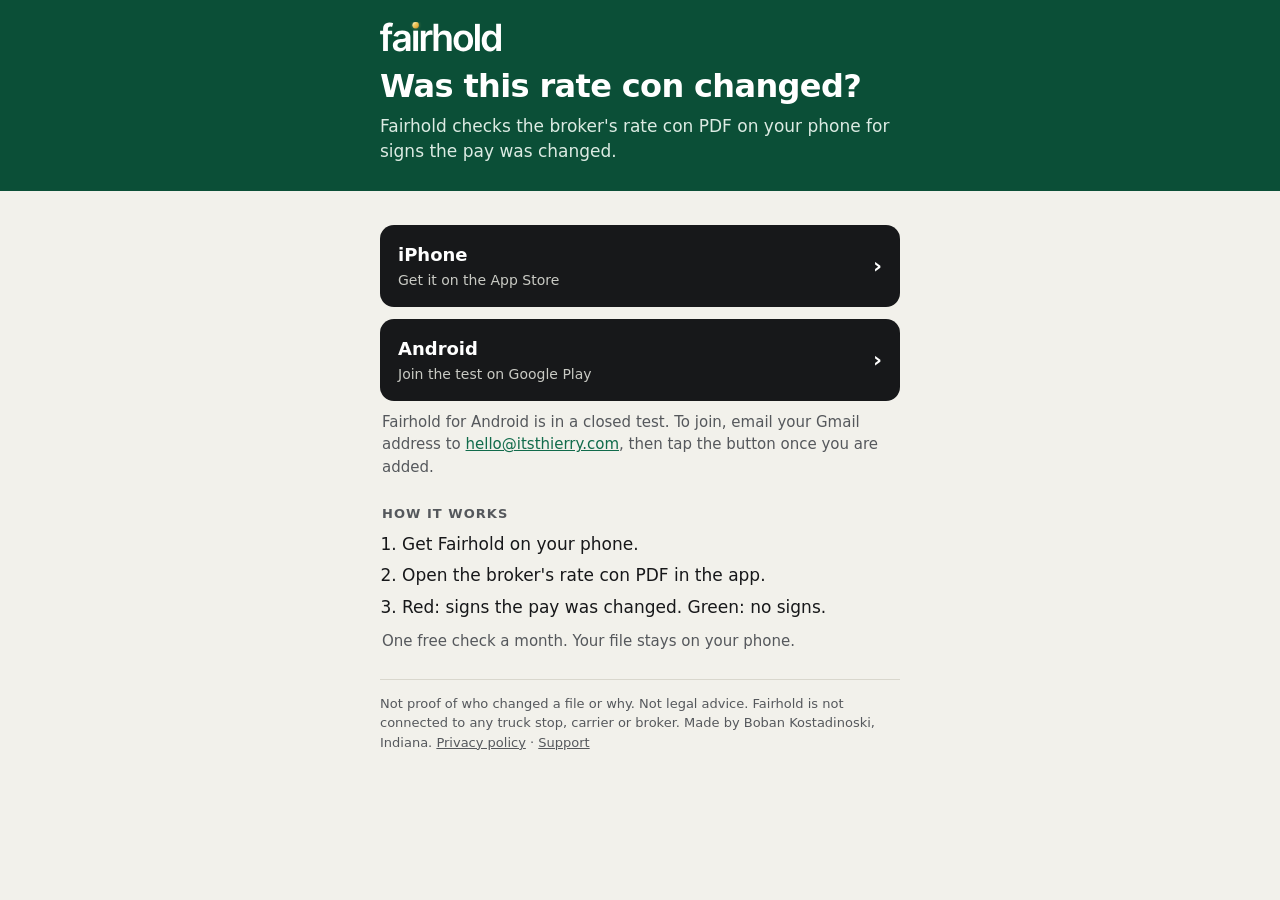
==== get.html @ 91d2b09d "Fairhold scan page: the page printed QR codes open Co-Authored-By: Claude Opus 5.5 <noreply@anthropi" ====
<!doctype html>
<html lang="en">
<head>
<meta charset="utf-8">
<meta name="viewport" content="width=device-width, initial-scale=1, viewport-fit=cover">
<title>Get Fairhold</title>
<meta name="description" content="Fairhold checks a broker's rate con PDF on your phone for signs the pay was changed. Get it for iPhone or Android.">
<meta name="robots" content="noindex">
<meta name="theme-color" content="#0B4F37">
<link rel="icon" href="icon-192.png">
<!--
  The page every printed Fairhold QR opens (Kobe, Nov 4 2026). It works out which phone scanned it.
  - A store link marked data-live="1" is LIVE: after a short "Opening..." with a Cancel button, the page opens that
    phone's store. Coming Back shows the page (its address becomes ?pick=1 before it leaves), never with ?pick=1,
    never after Cancel.
  - Before launch the links are the test links (TestFlight, Play testing) and the page only shows them.
  - ?s=<piece> names the printed piece. It is added to the Google Play link as an install referrer, and to the App Store
    link as a campaign once data-apple-pt holds the provider token from App Store Connect. No cookies, no analytics.
  Switch test/live ONLY with tools/set_mode.py: it changes the link, the flag, the button words and the note together.
-->
<style>
:root { --green: #0B4F37; --green2: #116B4B; --paper: #F2F1EB; --ink: #17181A; --muted: #55585C; --line: #D9D7CD; }
* { box-sizing: border-box; }
html, body { margin: 0; background: var(--paper); color: var(--ink); }
body { font: 17px/1.5 system-ui, -apple-system, "Segoe UI", Roboto, Arial, sans-serif; -webkit-text-size-adjust: 100%; }
[hidden] { display: none !important; }
.top { background: var(--green); color: #fff; padding: calc(22px + env(safe-area-inset-top, 0px)) max(20px, env(safe-area-inset-right, 0px)) 26px max(20px, env(safe-area-inset-left, 0px)); }
.wrap { max-width: 520px; margin: 0 auto; }
.word { display: block; height: 30px; width: auto; }
h1 { font-size: 32px; line-height: 1.05; letter-spacing: -0.02em; margin: 18px 0 10px; }
.top p { margin: 0; color: #DCEBE3; }
main { padding: 22px max(20px, env(safe-area-inset-right, 0px)) 28px max(20px, env(safe-area-inset-left, 0px)); }
.btn { display: flex; align-items: center; justify-content: space-between; gap: 12px; text-decoration: none; color: #fff; background: var(--ink);
  border-radius: 14px; padding: 16px 18px; font-weight: 700; font-size: 18px; margin-top: 12px; min-height: 60px; }
.btn small { display: block; font-weight: 500; font-size: 14px; color: #C9CAC4; margin-top: 2px; }
.btn .arrow { font-size: 22px; line-height: 1; }
.btn:focus-visible, .going button:focus-visible { outline: 3px solid var(--green2); outline-offset: 3px; }
.btn.other { background: #fff; color: var(--ink); border: 1.5px solid var(--line); }
.btn.other small { color: var(--muted); }
.note { font-size: 15px; color: var(--muted); margin: 10px 2px 0; }
.note a { color: var(--green2); }
.going { display: flex; align-items: center; justify-content: space-between; gap: 12px; background: #fff; border: 1.5px solid var(--green2);
  border-radius: 12px; padding: 12px 14px; font-weight: 600; }
.going button { font: inherit; font-weight: 700; color: var(--green2); background: none; border: 0; padding: 8px 4px; cursor: pointer; }
.lab { font-size: 13px; font-weight: 700; letter-spacing: 0.08em; color: var(--muted); margin: 26px 2px 0; text-transform: uppercase; }
.how { margin: 8px 0 0; padding-left: 22px; }
.how li { margin: 6px 0; }
.fine { font-size: 13px; color: var(--muted); margin-top: 26px; border-top: 1px solid var(--line); padding-top: 14px; }
.fine a { color: var(--muted); }
</style>
</head>
<body>
<div class="top"><div class="wrap">
  <img class="word" src="wordmark-white.svg" alt="fairhold" width="122" height="30">
  <h1>Was this rate con changed?</h1>
  <p>Fairhold checks the broker's rate con PDF on your phone for signs the pay was changed.</p>
</div></div>
<main><div class="wrap">
  <div class="going" id="going" role="status" hidden><span id="going-text">Opening the store…</span><button type="button" id="cancel">Cancel</button></div>
  <div id="links">
    <a class="btn" id="ios" href="https://apps.apple.com/app/apple-store/id6829541304" data-live="1"
       data-store="https://apps.apple.com/app/apple-store/id6829541304" data-apple-pt="">
      <span>iPhone<small id="ios-sub">Get it on the App Store</small></span><span class="arrow" aria-hidden="true">›</span></a>
    <p class="note" id="ios-note" hidden>Fairhold for iPhone is in testing. The link opens Apple's TestFlight app, which installs the test version.</p>
    <a class="btn" id="android" href="https://play.google.com/apps/testing/com.lpj.holdback" data-live="0"
       data-store="https://play.google.com/store/apps/details?id=com.lpj.holdback">
      <span>Android<small id="android-sub">Join the test on Google Play</small></span><span class="arrow" aria-hidden="true">›</span></a>
    <p class="note" id="android-note">Fairhold for Android is in a closed test. To join, email your Gmail address to
      <a href="mailto:hello@itsthierry.com">hello@itsthierry.com</a>, then tap the button once you are added.</p>
  </div>
  <p class="lab">How it works</p>
  <ol class="how">
    <li>Get Fairhold on your phone.</li>
    <li>Open the broker's rate con PDF in the app.</li>
    <li>Red: signs the pay was changed. Green: no signs.</li>
  </ol>
  <p class="note">One free check a month. Your file stays on your phone.</p>
  <p class="fine">Not proof of who changed a file or why. Not legal advice. Fairhold is not connected to any truck stop, carrier or broker.
    Made by Boban Kostadinoski, Indiana. <a href="https://itsthierry.github.io/holdback-site/privacy">Privacy policy</a> · <a href="./">Support</a></p>
</div></main>
<script>
(function () {
  var q = new URLSearchParams(location.search);
  var s = ((q.get('s') || 'qr').toLowerCase().replace(/[^a-z0-9-]/g, '').slice(0, 24)) || 'qr';
  var pick = q.get('pick') === '1';
  var ua = navigator.userAgent || '';
  var ios = /iPhone|iPad|iPod/i.test(ua) || (navigator.platform === 'MacIntel' && navigator.maxTouchPoints > 1);
  var android = !ios && /Android/i.test(ua);
  var iosA = document.getElementById('ios'), andA = document.getElementById('android');
  function live(a) { return a.getAttribute('data-live') === '1'; }

  // Store links carry the piece name (the button words and notes are already right: set_mode.py writes them).
  if (live(iosA)) {
    var pt = iosA.getAttribute('data-apple-pt');
    if (pt) iosA.href = iosA.getAttribute('data-store') + '?pt=' + encodeURIComponent(pt) + '&ct=' + encodeURIComponent(s) + '&mt=8';
  }
  if (live(andA)) {
    andA.href = andA.getAttribute('data-store') + '&referrer=' +
      encodeURIComponent('utm_source=fairhold-print&utm_medium=qr&utm_campaign=' + s);
  }

  // This phone's link first; the other one stays below, lighter, for a friend's phone.
  var mine = ios ? iosA : (android ? andA : null);
  if (!mine) return;
  var other = mine === iosA ? andA : iosA;
  var links = document.getElementById('links');
  var mineNote = document.getElementById(mine.id + '-note'), otherNote = document.getElementById(other.id + '-note');
  links.insertBefore(mineNote, links.firstChild);
  links.insertBefore(mine, mineNote);
  other.classList.add('other');
  other.querySelector('small').textContent += ' (other phone)';
  links.appendChild(other); links.appendChild(otherNote);

  // Open the store after a moment the visitor can cancel. Never with ?pick=1. Before leaving, this page's own address
  // becomes ?pick=1 (history.replaceState, nothing stored), so Back shows the page; a new scan still opens the store.
  if (!live(mine) || pick) return;
  var bar = document.getElementById('going');
  document.getElementById('going-text').textContent = mine === iosA ? 'Opening the App Store…' : 'Opening Google Play…';
  bar.hidden = false;
  var timer = setTimeout(function () {
    try { var here = new URL(location.href); here.searchParams.set('pick', '1'); history.replaceState(null, '', here.toString()); } catch (e) { /* old browser: Back may open the store again */ }
    bar.hidden = true;
    location.href = mine.href;
  }, 1200);
  document.getElementById('cancel').addEventListener('click', function () { clearTimeout(timer); bar.hidden = true; });
})();
</script>
</body>
</html>
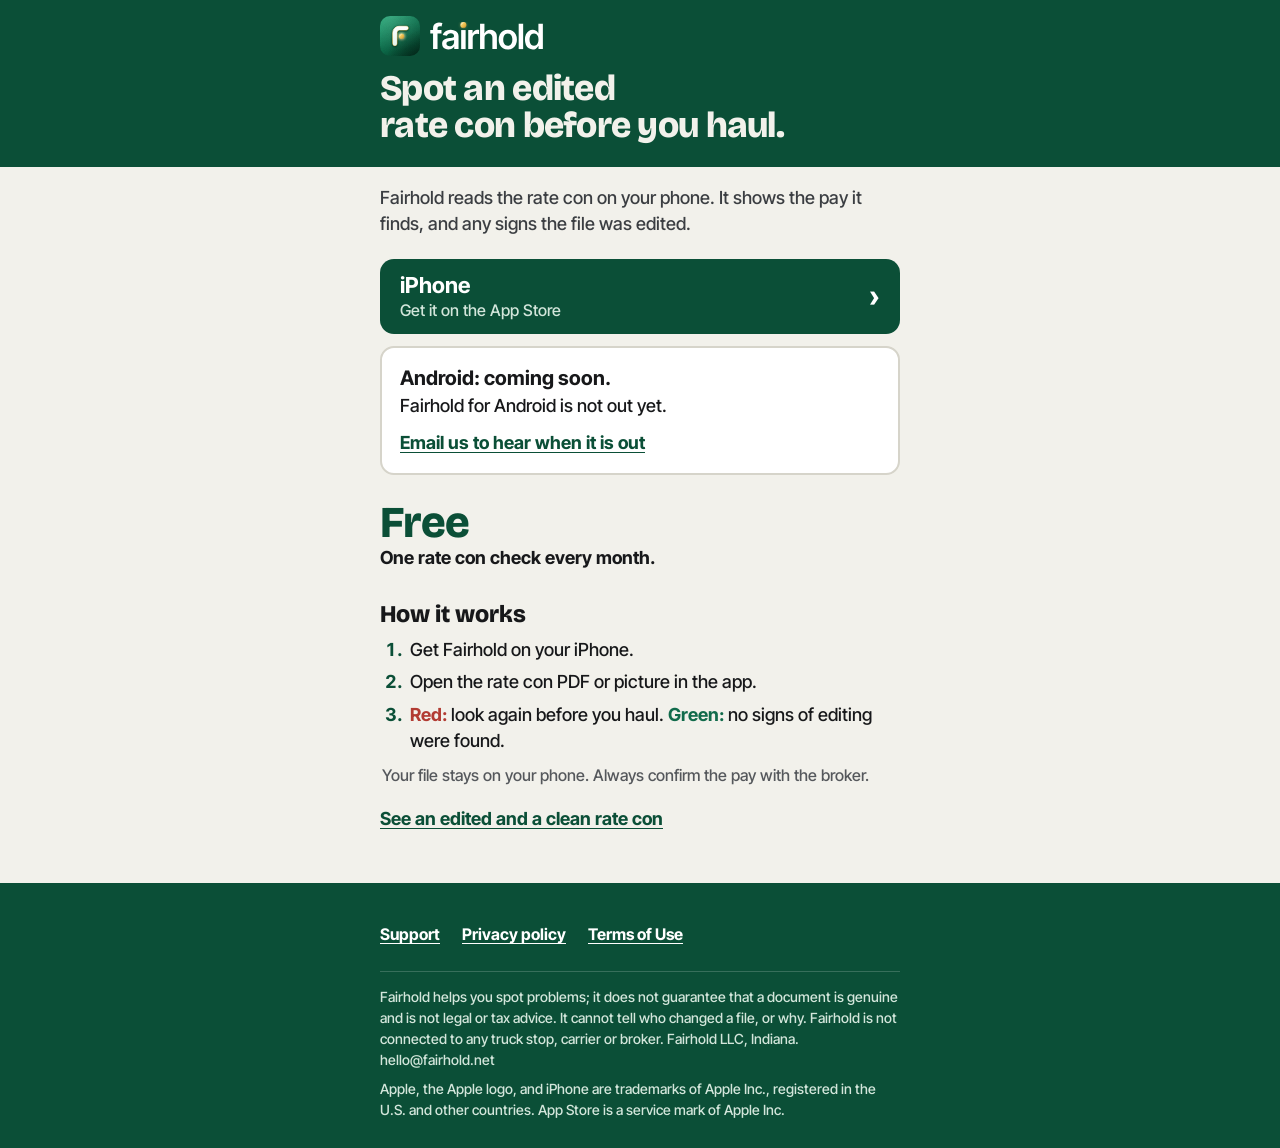
==== commit 53fe5ced: "Fairhold website: the new home page and scan page (design locked Nov 10, 2026) Home: install first, " ====
--- a/get.html
+++ b/get.html
@@ -4,58 +4,107 @@
 <meta charset="utf-8">
 <meta name="viewport" content="width=device-width, initial-scale=1, viewport-fit=cover">
 <title>Get Fairhold</title>
-<meta name="description" content="Fairhold checks a broker's rate con PDF on your phone for signs the pay was changed. Get it for iPhone or Android.">
+<meta name="description" content="Fairhold checks a rate con PDF or picture on your iPhone for signs the pay was edited. Free, with one rate con check every month.">
 <meta name="robots" content="noindex">
 <meta name="theme-color" content="#0B4F37">
-<link rel="icon" href="icon-192.png">
+<meta property="og:type" content="website">
+<meta property="og:site_name" content="Fairhold">
+<meta property="og:title" content="Get Fairhold: spot an edited rate con before you haul">
+<meta property="og:description" content="Fairhold checks a rate con PDF or picture on your iPhone: the pay it finds, and whether the file shows signs of editing. Free, with one rate con check a month.">
+<meta property="og:image" content="https://fairhold.net/assets/img/og-1200x630.png">
+<meta property="og:image:width" content="1200">
+<meta property="og:image:height" content="630">
+<meta property="og:image:alt" content="Fairhold: spot an edited rate con before you haul. Free, with one rate con check every month. An iPhone shows the app's result for a sample rate con: Edited: Total $3,000 to $2,500.">
+<meta name="twitter:card" content="summary_large_image">
+<link rel="icon" href="favicon.ico" sizes="16x16 32x32 48x48">
+<link rel="icon" type="image/svg+xml" href="assets/brand/icon.svg">
+<link rel="icon" type="image/png" sizes="32x32" href="favicon-32.png">
+<link rel="apple-touch-icon" href="apple-touch-icon.png">
 <!--
-  The page every printed Fairhold QR opens (Kobe, Nov 4 2026). It works out which phone scanned it.
+  The page every printed Fairhold QR opens. It works out which phone scanned it.
   - A store link marked data-live="1" is LIVE: after a short "Opening..." with a Cancel button, the page opens that
     phone's store. Coming Back shows the page (its address becomes ?pick=1 before it leaves), never with ?pick=1,
     never after Cancel.
-  - Before launch the links are the test links (TestFlight, Play testing) and the page only shows them.
+  - While a link is data-live="0" (Android today), its button stays hidden and its note shows instead: Android is coming
+    soon, with a mail link. No test link is shown.
   - ?s=<piece> names the printed piece. It is added to the Google Play link as an install referrer, and to the App Store
     link as a campaign once data-apple-pt holds the provider token from App Store Connect. No cookies, no analytics.
   Switch test/live ONLY with tools/set_mode.py: it changes the link, the flag, the button words and the note together.
 -->
 <style>
-:root { --green: #0B4F37; --green2: #116B4B; --paper: #F2F1EB; --ink: #17181A; --muted: #55585C; --line: #D9D7CD; }
+@font-face { font-family: "Bricolage Grotesque"; src: url("assets/fonts/bricolage-800.woff2") format("woff2"); font-weight: 800; font-display: swap; }
+@font-face { font-family: "Inter Tight"; src: url("assets/fonts/inter-tight-500.woff2") format("woff2"); font-weight: 500; font-display: swap; }
+@font-face { font-family: "Inter Tight"; src: url("assets/fonts/inter-tight-700.woff2") format("woff2"); font-weight: 700; font-display: swap; }
+/* metric-matched fallbacks (as on the home page): nothing moves when the web fonts arrive */
+@font-face { font-family: "Inter Tight Fallback"; src: local("Arial"), local("ArialMT"); font-weight: 500; size-adjust: 97.63%; ascent-override: 99.23%; descent-override: 24.71%; line-gap-override: 0%; }
+@font-face { font-family: "Inter Tight Fallback"; src: local("Arial Bold"), local("Arial-BoldMT"); font-weight: 700; size-adjust: 95.21%; ascent-override: 101.75%; descent-override: 25.33%; line-gap-override: 0%; }
+@font-face { font-family: "Bricolage Fallback"; src: local("Arial Bold"), local("Arial-BoldMT"); font-weight: 800; size-adjust: 98.40%; ascent-override: 94.51%; descent-override: 27.44%; line-gap-override: 0%; }
+@font-face { font-family: "Inter Tight Fallback"; src: local("Arial"), local("ArialMT"); font-weight: 500; unicode-range: U+0024, U+0030-0039; size-adjust: 108.92%; ascent-override: 88.94%; descent-override: 22.15%; line-gap-override: 0%; }
+@font-face { font-family: "Inter Tight Fallback"; src: local("Arial Bold"), local("Arial-BoldMT"); font-weight: 700; unicode-range: U+0024, U+0030-0039; size-adjust: 115.95%; ascent-override: 83.55%; descent-override: 20.80%; line-gap-override: 0%; }
+:root { --forest: #0B4F37; --green: #116B4B; --paper: #F2F1EB; --ink: #17181A; --ink2: #3B3E42; --muted: #55585C; --line: #D6D4CA;
+  --gold: #F2C95A; --on-green-2: #D3E6DB; }
 * { box-sizing: border-box; }
+html { -webkit-text-size-adjust: 100%; text-size-adjust: 100%; }
 html, body { margin: 0; background: var(--paper); color: var(--ink); }
-body { font: 17px/1.5 system-ui, -apple-system, "Segoe UI", Roboto, Arial, sans-serif; -webkit-text-size-adjust: 100%; }
+body { font: 500 18px/1.45 "Inter Tight", "Inter Tight Fallback", system-ui, -apple-system, "Segoe UI", Roboto, Arial, sans-serif; }
 [hidden] { display: none !important; }
-.top { background: var(--green); color: #fff; padding: calc(22px + env(safe-area-inset-top, 0px)) max(20px, env(safe-area-inset-right, 0px)) 26px max(20px, env(safe-area-inset-left, 0px)); }
+img { display: block; }
+h1, h2, p, ol { margin: 0; }
+a { color: inherit; }
+:focus-visible { outline: 3px solid var(--green); outline-offset: 3px; border-radius: 6px; }
 .wrap { max-width: 520px; margin: 0 auto; }
-.word { display: block; height: 30px; width: auto; }
-h1 { font-size: 32px; line-height: 1.05; letter-spacing: -0.02em; margin: 18px 0 10px; }
-.top p { margin: 0; color: #DCEBE3; }
-main { padding: 22px max(20px, env(safe-area-inset-right, 0px)) 28px max(20px, env(safe-area-inset-left, 0px)); }
-.btn { display: flex; align-items: center; justify-content: space-between; gap: 12px; text-decoration: none; color: #fff; background: var(--ink);
-  border-radius: 14px; padding: 16px 18px; font-weight: 700; font-size: 18px; margin-top: 12px; min-height: 60px; }
-.btn small { display: block; font-weight: 500; font-size: 14px; color: #C9CAC4; margin-top: 2px; }
-.btn .arrow { font-size: 22px; line-height: 1; }
-.btn:focus-visible, .going button:focus-visible { outline: 3px solid var(--green2); outline-offset: 3px; }
-.btn.other { background: #fff; color: var(--ink); border: 1.5px solid var(--line); }
+.top { padding: calc(8px + env(safe-area-inset-top, 0px)) max(20px, env(safe-area-inset-right, 0px)) 0 max(20px, env(safe-area-inset-left, 0px)); }
+.brand { display: inline-flex; align-items: center; gap: 10px; min-height: 56px; text-decoration: none; }
+.brand img:first-child { width: 40px; height: 40px; border-radius: 10px; }
+main { padding: 0 max(20px, env(safe-area-inset-right, 0px)) 40px max(20px, env(safe-area-inset-left, 0px)); }
+h1 { font: 800 36px/1.04 "Bricolage Grotesque", "Bricolage Fallback", system-ui, sans-serif; letter-spacing: -0.02em; color: var(--forest); text-wrap: balance; }
+/* the masthead, as on the home page: the name and the headline on the brand's deep green, edge to edge */
+.top { background: var(--forest); }
+h1 { color: var(--paper); border-image: linear-gradient(var(--forest), var(--forest)) fill 0 / / 0 100vmax; padding: 6px 0 22px; }
+.brand:focus-visible { outline-color: var(--gold); }
+.keep { white-space: nowrap; }   /* "rate con" is one term: never "rate / con" */
+.lead { margin-top: 18px; font-size: 18px; color: var(--ink2); }
+#links { margin-top: 22px; }
+.btn { display: flex; align-items: center; justify-content: space-between; gap: 12px; text-decoration: none; color: #fff; background: var(--forest);
+  border-radius: 14px; padding: 14px 20px; font-weight: 700; font-size: 22px; line-height: 1.15; margin-top: 12px; min-height: 72px; }
+.btn small { display: block; font-weight: 500; font-size: 16px; color: var(--on-green-2); margin-top: 3px; }
+.btn .arrow { font-size: 30px; line-height: 1; }
+.btn.other { background: #fff; color: var(--ink); border: 2px solid var(--line); min-height: 64px; font-size: 19px; }
 .btn.other small { color: var(--muted); }
-.note { font-size: 15px; color: var(--muted); margin: 10px 2px 0; }
-.note a { color: var(--green2); }
-.going { display: flex; align-items: center; justify-content: space-between; gap: 12px; background: #fff; border: 1.5px solid var(--green2);
-  border-radius: 12px; padding: 12px 14px; font-weight: 600; }
-.going button { font: inherit; font-weight: 700; color: var(--green2); background: none; border: 0; padding: 8px 4px; cursor: pointer; }
-.lab { font-size: 13px; font-weight: 700; letter-spacing: 0.08em; color: var(--muted); margin: 26px 2px 0; text-transform: uppercase; }
-.how { margin: 8px 0 0; padding-left: 22px; }
-.how li { margin: 6px 0; }
-.fine { font-size: 13px; color: var(--muted); margin-top: 26px; border-top: 1px solid var(--line); padding-top: 14px; }
-.fine a { color: var(--muted); }
+#android[data-live="0"] { display: none; }   /* not on Google Play yet: the note below shows instead */
+.note { font-size: 16px; color: var(--muted); margin: 10px 2px 0; }
+#android-note { margin: 12px 0 0; padding: 16px 18px 6px; border: 2px solid var(--line); border-radius: 14px; background: #fff; color: var(--ink); font-size: 18px; }
+#android-note b { display: block; font-size: 20px; }
+#android-note a { display: inline-flex; align-items: center; min-height: 48px; color: var(--forest); font-weight: 700; text-underline-offset: 3px; }
+.going { display: flex; align-items: center; justify-content: space-between; gap: 12px; background: #fff; border: 2px solid var(--green);
+  border-radius: 14px; padding: 8px 8px 8px 16px; font-weight: 700; margin-top: 22px; }
+.going button { font: inherit; font-weight: 700; color: var(--forest); background: none; border: 0; min-height: 48px; padding: 0 14px; cursor: pointer; border-radius: 10px; }
+.free { display: flex; flex-wrap: wrap; align-items: baseline; column-gap: 12px; margin-top: 26px; }
+.free b { font: 800 44px/1 "Bricolage Grotesque", "Bricolage Fallback", system-ui, sans-serif; letter-spacing: -0.02em; color: var(--forest); }
+.free span:last-child { font-weight: 700; flex-basis: 100%; }   /* always under Free, as on the home page */
+h2 { margin-top: 30px; font: 800 24px/1.1 "Bricolage Grotesque", "Bricolage Fallback", system-ui, sans-serif; color: var(--ink); }
+.how { margin-top: 10px; padding-left: 26px; }
+.how li { margin: 6px 0; padding-left: 4px; }
+.how li, .note { text-wrap: pretty; }   /* no single word alone on a last line */
+.how li::marker { font-weight: 700; color: var(--forest); }
+.r { color: #B23B32; font-weight: 700; }
+.g { color: var(--green); font-weight: 700; }
+.home { display: inline-flex; align-items: center; min-height: 48px; margin-top: 8px; color: var(--forest); font-weight: 700; text-underline-offset: 3px; }
+.foot { background: var(--forest); color: var(--on-green-2); padding: 28px max(20px, env(safe-area-inset-right, 0px)) calc(28px + env(safe-area-inset-bottom, 0px)) max(20px, env(safe-area-inset-left, 0px)); }
+.foot-nav { display: flex; flex-wrap: wrap; column-gap: 22px; }
+.foot-nav a { display: inline-flex; align-items: center; min-height: 48px; color: #fff; font-weight: 700; font-size: 16px; text-underline-offset: 3px; }
+.foot-fine { margin-top: 12px; padding-top: 14px; border-top: 1px solid rgba(255, 255, 255, .18); font-size: 14px; line-height: 1.5; }
+.foot-fine p + p { margin-top: 8px; }
+.foot :focus-visible { outline-color: var(--gold); }
 </style>
 </head>
 <body>
-<div class="top"><div class="wrap">
-  <img class="word" src="wordmark-white.svg" alt="fairhold" width="122" height="30">
-  <h1>Was this rate con changed?</h1>
-  <p>Fairhold checks the broker's rate con PDF on your phone for signs the pay was changed.</p>
-</div></div>
+<header class="top"><div class="wrap">
+  <a class="brand" href="./"><img src="assets/brand/icon.svg" alt="" width="40" height="40"><img src="assets/brand/wordmark-white.svg" alt="Fairhold" width="114" height="28"></a>
+</div></header>
 <main><div class="wrap">
+  <h1>Spot an edited <span class="keep">rate con</span> before you haul.</h1>
+  <p class="lead">Fairhold reads the rate con on your phone. It shows the pay it finds, and any signs the file was edited.</p>
   <div class="going" id="going" role="status" hidden><span id="going-text">Opening the store…</span><button type="button" id="cancel">Cancel</button></div>
   <div id="links">
     <a class="btn" id="ios" href="https://apps.apple.com/app/apple-store/id6829541304" data-live="1"
@@ -65,19 +114,30 @@
     <a class="btn" id="android" href="https://play.google.com/apps/testing/com.lpj.holdback" data-live="0"
        data-store="https://play.google.com/store/apps/details?id=com.lpj.holdback">
       <span>Android<small id="android-sub">Join the test on Google Play</small></span><span class="arrow" aria-hidden="true">›</span></a>
-    <p class="note" id="android-note">Fairhold for Android is in a closed test. To join, email your Gmail address to
-      <a href="mailto:hello@itsthierry.com">hello@itsthierry.com</a>, then tap the button once you are added.</p>
+    <p class="note" id="android-note"><b>Android: coming soon.</b> Fairhold for Android is not out yet.
+      <a href="mailto:hello@fairhold.net?subject=Fairhold%20for%20Android">Email us to hear when it is out</a></p>
   </div>
-  <p class="lab">How it works</p>
+  <p class="free"><b>Free</b><span>One rate con check every month.</span></p>
+  <h2>How it works</h2>
   <ol class="how">
-    <li>Get Fairhold on your phone.</li>
-    <li>Open the broker's rate con PDF in the app.</li>
-    <li>Red: signs the pay was changed. Green: no signs.</li>
+    <li>Get Fairhold on your iPhone.</li>
+    <li>Open the rate con PDF or picture in the app.</li>
+    <li><span class="r">Red:</span> look again before you haul. <span class="g">Green:</span> no signs of editing were found.</li>
   </ol>
-  <p class="note">One free check a month. Your file stays on your phone.</p>
-  <p class="fine">Not proof of who changed a file or why. Not legal advice. Fairhold is not connected to any truck stop, carrier or broker.
-    Made by Boban Kostadinoski, Indiana. <a href="https://itsthierry.github.io/holdback-site/privacy">Privacy policy</a> · <a href="./">Support</a></p>
+  <p class="note">Your file stays on your phone. Always confirm the pay with the broker.</p>
+  <a class="home" href="./">See an edited and a clean rate con</a>
 </div></main>
+<footer class="foot"><div class="wrap">
+  <nav class="foot-nav" aria-label="Footer">
+    <a href="mailto:hello@fairhold.net?subject=Fairhold%20support">Support</a>
+    <a href="https://itsthierry.github.io/holdback-site/privacy">Privacy policy</a>
+    <a href="https://www.apple.com/legal/internet-services/itunes/dev/stdeula/">Terms of Use</a>
+  </nav>
+  <div class="foot-fine">
+    <p>Fairhold helps you spot problems; it does not guarantee that a document is genuine and is not legal or tax advice. It cannot tell who changed a file, or why. Fairhold is not connected to any truck stop, carrier or broker. Fairhold LLC, Indiana. hello@fairhold.net</p>
+    <p>Apple, the Apple logo, and iPhone are trademarks of Apple Inc., registered in the U.S. and other countries. App Store is a service mark of Apple Inc.</p>
+  </div>
+</div></footer>
 <script>
 (function () {
   var q = new URLSearchParams(location.search);
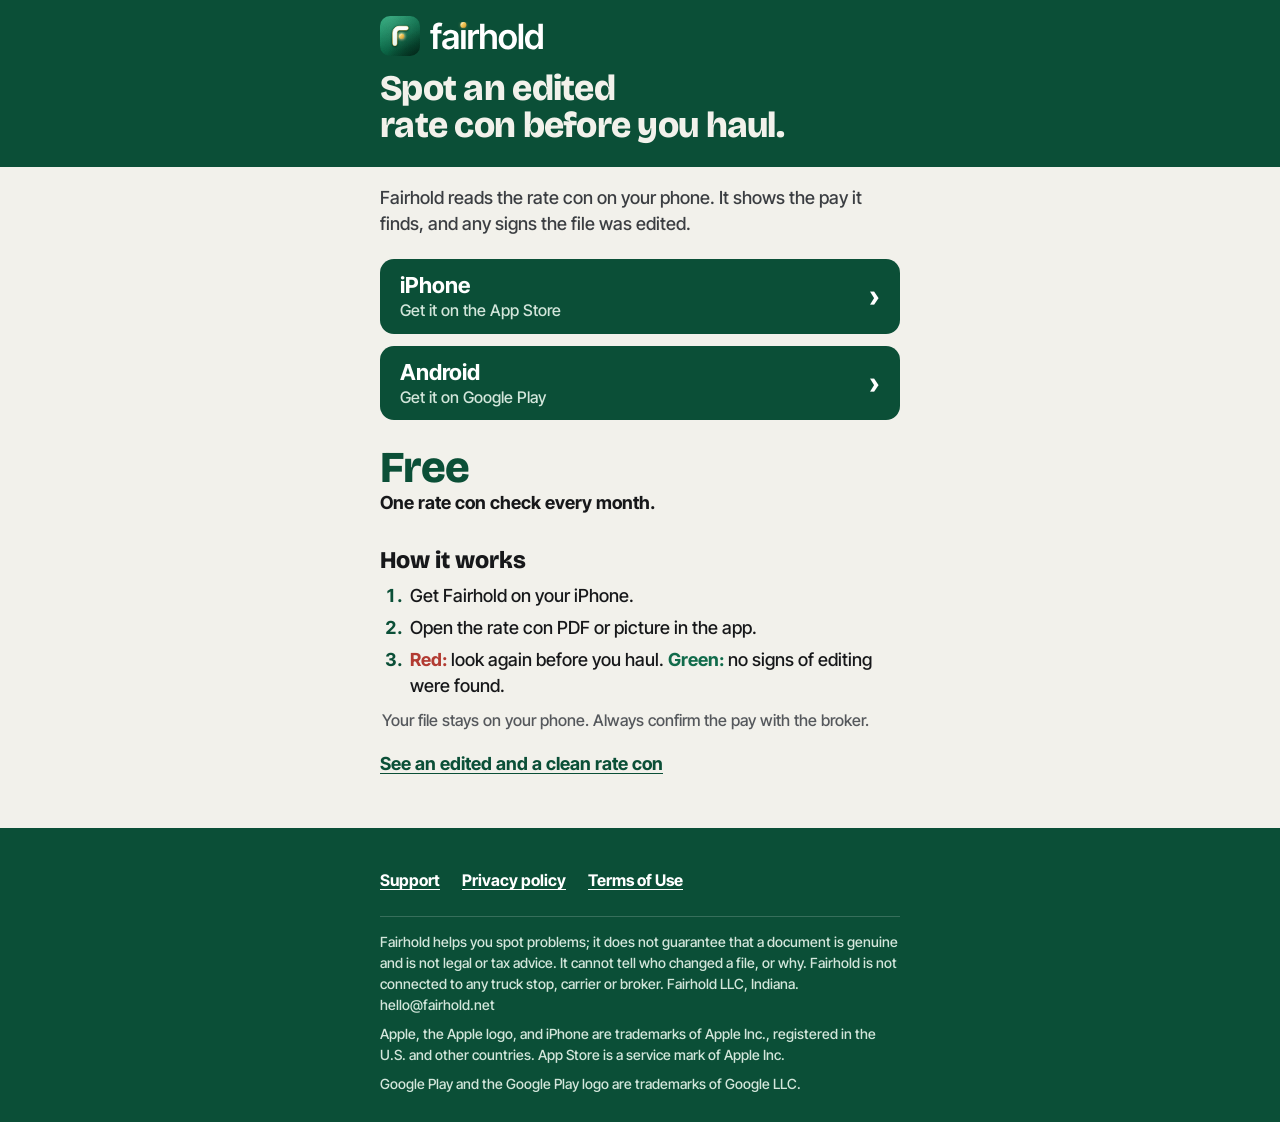
==== commit 4b818925: "Fairhold on Google Play: Google Play badge beside the App Store badge, scan page sends Android to Go" ====
--- a/get.html
+++ b/get.html
@@ -111,10 +111,10 @@
        data-store="https://apps.apple.com/app/apple-store/id6829541304" data-apple-pt="">
       <span>iPhone<small id="ios-sub">Get it on the App Store</small></span><span class="arrow" aria-hidden="true">›</span></a>
     <p class="note" id="ios-note" hidden>Fairhold for iPhone is in testing. The link opens Apple's TestFlight app, which installs the test version.</p>
-    <a class="btn" id="android" href="https://play.google.com/apps/testing/com.lpj.holdback" data-live="0"
+    <a class="btn" id="android" href="https://play.google.com/store/apps/details?id=com.lpj.holdback" data-live="1"
        data-store="https://play.google.com/store/apps/details?id=com.lpj.holdback">
-      <span>Android<small id="android-sub">Join the test on Google Play</small></span><span class="arrow" aria-hidden="true">›</span></a>
-    <p class="note" id="android-note"><b>Android: coming soon.</b> Fairhold for Android is not out yet.
+      <span>Android<small id="android-sub">Get it on Google Play</small></span><span class="arrow" aria-hidden="true">›</span></a>
+    <p class="note" id="android-note" hidden><b>Android: coming soon.</b> Fairhold for Android is not out yet.
       <a href="mailto:hello@fairhold.net?subject=Fairhold%20for%20Android">Email us to hear when it is out</a></p>
   </div>
   <p class="free"><b>Free</b><span>One rate con check every month.</span></p>
@@ -130,12 +130,13 @@
 <footer class="foot"><div class="wrap">
   <nav class="foot-nav" aria-label="Footer">
     <a href="mailto:hello@fairhold.net?subject=Fairhold%20support">Support</a>
-    <a href="https://itsthierry.github.io/holdback-site/privacy">Privacy policy</a>
+    <a href="privacy">Privacy policy</a>
     <a href="https://www.apple.com/legal/internet-services/itunes/dev/stdeula/">Terms of Use</a>
   </nav>
   <div class="foot-fine">
     <p>Fairhold helps you spot problems; it does not guarantee that a document is genuine and is not legal or tax advice. It cannot tell who changed a file, or why. Fairhold is not connected to any truck stop, carrier or broker. Fairhold LLC, Indiana. hello@fairhold.net</p>
     <p>Apple, the Apple logo, and iPhone are trademarks of Apple Inc., registered in the U.S. and other countries. App Store is a service mark of Apple Inc.</p>
+    <p>Google Play and the Google Play logo are trademarks of Google LLC.</p>
   </div>
 </div></footer>
 <script>
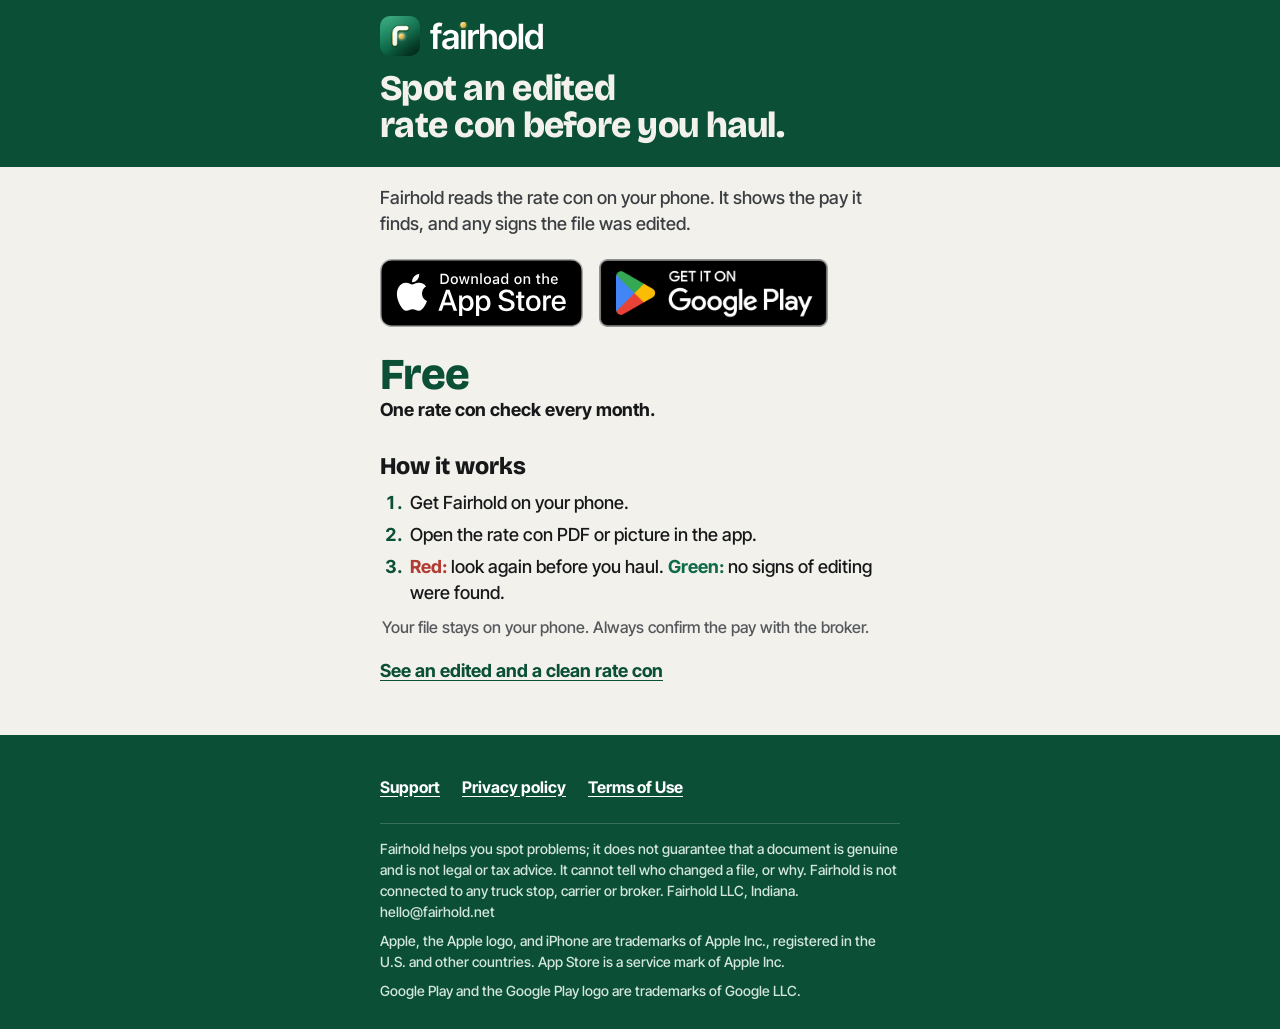
==== commit 127b567a: "Scan page /get: the official App Store and Google Play badges in place of the plain green buttons, a" ====
--- a/get.html
+++ b/get.html
@@ -1,190 +1,191 @@
-<!doctype html>
-<html lang="en">
-<head>
-<meta charset="utf-8">
-<meta name="viewport" content="width=device-width, initial-scale=1, viewport-fit=cover">
-<title>Get Fairhold</title>
-<meta name="description" content="Fairhold checks a rate con PDF or picture on your iPhone for signs the pay was edited. Free, with one rate con check every month.">
-<meta name="robots" content="noindex">
-<meta name="theme-color" content="#0B4F37">
-<meta property="og:type" content="website">
-<meta property="og:site_name" content="Fairhold">
-<meta property="og:title" content="Get Fairhold: spot an edited rate con before you haul">
-<meta property="og:description" content="Fairhold checks a rate con PDF or picture on your iPhone: the pay it finds, and whether the file shows signs of editing. Free, with one rate con check a month.">
-<meta property="og:image" content="https://fairhold.net/assets/img/og-1200x630.png">
-<meta property="og:image:width" content="1200">
-<meta property="og:image:height" content="630">
-<meta property="og:image:alt" content="Fairhold: spot an edited rate con before you haul. Free, with one rate con check every month. An iPhone shows the app's result for a sample rate con: Edited: Total $3,000 to $2,500.">
-<meta name="twitter:card" content="summary_large_image">
-<link rel="icon" href="favicon.ico" sizes="16x16 32x32 48x48">
-<link rel="icon" type="image/svg+xml" href="assets/brand/icon.svg">
-<link rel="icon" type="image/png" sizes="32x32" href="favicon-32.png">
-<link rel="apple-touch-icon" href="apple-touch-icon.png">
-<!--
-  The page every printed Fairhold QR opens. It works out which phone scanned it.
-  - A store link marked data-live="1" is LIVE: after a short "Opening..." with a Cancel button, the page opens that
-    phone's store. Coming Back shows the page (its address becomes ?pick=1 before it leaves), never with ?pick=1,
-    never after Cancel.
-  - While a link is data-live="0" (Android today), its button stays hidden and its note shows instead: Android is coming
-    soon, with a mail link. No test link is shown.
-  - ?s=<piece> names the printed piece. It is added to the Google Play link as an install referrer, and to the App Store
-    link as a campaign once data-apple-pt holds the provider token from App Store Connect. No cookies, no analytics.
-  Switch test/live ONLY with tools/set_mode.py: it changes the link, the flag, the button words and the note together.
--->
-<style>
-@font-face { font-family: "Bricolage Grotesque"; src: url("assets/fonts/bricolage-800.woff2") format("woff2"); font-weight: 800; font-display: swap; }
-@font-face { font-family: "Inter Tight"; src: url("assets/fonts/inter-tight-500.woff2") format("woff2"); font-weight: 500; font-display: swap; }
-@font-face { font-family: "Inter Tight"; src: url("assets/fonts/inter-tight-700.woff2") format("woff2"); font-weight: 700; font-display: swap; }
-/* metric-matched fallbacks (as on the home page): nothing moves when the web fonts arrive */
-@font-face { font-family: "Inter Tight Fallback"; src: local("Arial"), local("ArialMT"); font-weight: 500; size-adjust: 97.63%; ascent-override: 99.23%; descent-override: 24.71%; line-gap-override: 0%; }
-@font-face { font-family: "Inter Tight Fallback"; src: local("Arial Bold"), local("Arial-BoldMT"); font-weight: 700; size-adjust: 95.21%; ascent-override: 101.75%; descent-override: 25.33%; line-gap-override: 0%; }
-@font-face { font-family: "Bricolage Fallback"; src: local("Arial Bold"), local("Arial-BoldMT"); font-weight: 800; size-adjust: 98.40%; ascent-override: 94.51%; descent-override: 27.44%; line-gap-override: 0%; }
-@font-face { font-family: "Inter Tight Fallback"; src: local("Arial"), local("ArialMT"); font-weight: 500; unicode-range: U+0024, U+0030-0039; size-adjust: 108.92%; ascent-override: 88.94%; descent-override: 22.15%; line-gap-override: 0%; }
-@font-face { font-family: "Inter Tight Fallback"; src: local("Arial Bold"), local("Arial-BoldMT"); font-weight: 700; unicode-range: U+0024, U+0030-0039; size-adjust: 115.95%; ascent-override: 83.55%; descent-override: 20.80%; line-gap-override: 0%; }
-:root { --forest: #0B4F37; --green: #116B4B; --paper: #F2F1EB; --ink: #17181A; --ink2: #3B3E42; --muted: #55585C; --line: #D6D4CA;
-  --gold: #F2C95A; --on-green-2: #D3E6DB; }
-* { box-sizing: border-box; }
-html { -webkit-text-size-adjust: 100%; text-size-adjust: 100%; }
-html, body { margin: 0; background: var(--paper); color: var(--ink); }
-body { font: 500 18px/1.45 "Inter Tight", "Inter Tight Fallback", system-ui, -apple-system, "Segoe UI", Roboto, Arial, sans-serif; }
-[hidden] { display: none !important; }
-img { display: block; }
-h1, h2, p, ol { margin: 0; }
-a { color: inherit; }
-:focus-visible { outline: 3px solid var(--green); outline-offset: 3px; border-radius: 6px; }
-.wrap { max-width: 520px; margin: 0 auto; }
-.top { padding: calc(8px + env(safe-area-inset-top, 0px)) max(20px, env(safe-area-inset-right, 0px)) 0 max(20px, env(safe-area-inset-left, 0px)); }
-.brand { display: inline-flex; align-items: center; gap: 10px; min-height: 56px; text-decoration: none; }
-.brand img:first-child { width: 40px; height: 40px; border-radius: 10px; }
-main { padding: 0 max(20px, env(safe-area-inset-right, 0px)) 40px max(20px, env(safe-area-inset-left, 0px)); }
-h1 { font: 800 36px/1.04 "Bricolage Grotesque", "Bricolage Fallback", system-ui, sans-serif; letter-spacing: -0.02em; color: var(--forest); text-wrap: balance; }
-/* the masthead, as on the home page: the name and the headline on the brand's deep green, edge to edge */
-.top { background: var(--forest); }
-h1 { color: var(--paper); border-image: linear-gradient(var(--forest), var(--forest)) fill 0 / / 0 100vmax; padding: 6px 0 22px; }
-.brand:focus-visible { outline-color: var(--gold); }
-.keep { white-space: nowrap; }   /* "rate con" is one term: never "rate / con" */
-.lead { margin-top: 18px; font-size: 18px; color: var(--ink2); }
-#links { margin-top: 22px; }
-.btn { display: flex; align-items: center; justify-content: space-between; gap: 12px; text-decoration: none; color: #fff; background: var(--forest);
-  border-radius: 14px; padding: 14px 20px; font-weight: 700; font-size: 22px; line-height: 1.15; margin-top: 12px; min-height: 72px; }
-.btn small { display: block; font-weight: 500; font-size: 16px; color: var(--on-green-2); margin-top: 3px; }
-.btn .arrow { font-size: 30px; line-height: 1; }
-.btn.other { background: #fff; color: var(--ink); border: 2px solid var(--line); min-height: 64px; font-size: 19px; }
-.btn.other small { color: var(--muted); }
-#android[data-live="0"] { display: none; }   /* not on Google Play yet: the note below shows instead */
-.note { font-size: 16px; color: var(--muted); margin: 10px 2px 0; }
-#android-note { margin: 12px 0 0; padding: 16px 18px 6px; border: 2px solid var(--line); border-radius: 14px; background: #fff; color: var(--ink); font-size: 18px; }
-#android-note b { display: block; font-size: 20px; }
-#android-note a { display: inline-flex; align-items: center; min-height: 48px; color: var(--forest); font-weight: 700; text-underline-offset: 3px; }
-.going { display: flex; align-items: center; justify-content: space-between; gap: 12px; background: #fff; border: 2px solid var(--green);
-  border-radius: 14px; padding: 8px 8px 8px 16px; font-weight: 700; margin-top: 22px; }
-.going button { font: inherit; font-weight: 700; color: var(--forest); background: none; border: 0; min-height: 48px; padding: 0 14px; cursor: pointer; border-radius: 10px; }
-.free { display: flex; flex-wrap: wrap; align-items: baseline; column-gap: 12px; margin-top: 26px; }
-.free b { font: 800 44px/1 "Bricolage Grotesque", "Bricolage Fallback", system-ui, sans-serif; letter-spacing: -0.02em; color: var(--forest); }
-.free span:last-child { font-weight: 700; flex-basis: 100%; }   /* always under Free, as on the home page */
-h2 { margin-top: 30px; font: 800 24px/1.1 "Bricolage Grotesque", "Bricolage Fallback", system-ui, sans-serif; color: var(--ink); }
-.how { margin-top: 10px; padding-left: 26px; }
-.how li { margin: 6px 0; padding-left: 4px; }
-.how li, .note { text-wrap: pretty; }   /* no single word alone on a last line */
-.how li::marker { font-weight: 700; color: var(--forest); }
-.r { color: #B23B32; font-weight: 700; }
-.g { color: var(--green); font-weight: 700; }
-.home { display: inline-flex; align-items: center; min-height: 48px; margin-top: 8px; color: var(--forest); font-weight: 700; text-underline-offset: 3px; }
-.foot { background: var(--forest); color: var(--on-green-2); padding: 28px max(20px, env(safe-area-inset-right, 0px)) calc(28px + env(safe-area-inset-bottom, 0px)) max(20px, env(safe-area-inset-left, 0px)); }
-.foot-nav { display: flex; flex-wrap: wrap; column-gap: 22px; }
-.foot-nav a { display: inline-flex; align-items: center; min-height: 48px; color: #fff; font-weight: 700; font-size: 16px; text-underline-offset: 3px; }
-.foot-fine { margin-top: 12px; padding-top: 14px; border-top: 1px solid rgba(255, 255, 255, .18); font-size: 14px; line-height: 1.5; }
-.foot-fine p + p { margin-top: 8px; }
-.foot :focus-visible { outline-color: var(--gold); }
-</style>
-</head>
-<body>
-<header class="top"><div class="wrap">
-  <a class="brand" href="./"><img src="assets/brand/icon.svg" alt="" width="40" height="40"><img src="assets/brand/wordmark-white.svg" alt="Fairhold" width="114" height="28"></a>
-</div></header>
-<main><div class="wrap">
-  <h1>Spot an edited <span class="keep">rate con</span> before you haul.</h1>
-  <p class="lead">Fairhold reads the rate con on your phone. It shows the pay it finds, and any signs the file was edited.</p>
-  <div class="going" id="going" role="status" hidden><span id="going-text">Opening the store…</span><button type="button" id="cancel">Cancel</button></div>
-  <div id="links">
-    <a class="btn" id="ios" href="https://apps.apple.com/app/apple-store/id6829541304" data-live="1"
-       data-store="https://apps.apple.com/app/apple-store/id6829541304" data-apple-pt="">
-      <span>iPhone<small id="ios-sub">Get it on the App Store</small></span><span class="arrow" aria-hidden="true">›</span></a>
-    <p class="note" id="ios-note" hidden>Fairhold for iPhone is in testing. The link opens Apple's TestFlight app, which installs the test version.</p>
-    <a class="btn" id="android" href="https://play.google.com/store/apps/details?id=com.lpj.holdback" data-live="1"
-       data-store="https://play.google.com/store/apps/details?id=com.lpj.holdback">
-      <span>Android<small id="android-sub">Get it on Google Play</small></span><span class="arrow" aria-hidden="true">›</span></a>
-    <p class="note" id="android-note" hidden><b>Android: coming soon.</b> Fairhold for Android is not out yet.
-      <a href="mailto:hello@fairhold.net?subject=Fairhold%20for%20Android">Email us to hear when it is out</a></p>
-  </div>
-  <p class="free"><b>Free</b><span>One rate con check every month.</span></p>
-  <h2>How it works</h2>
-  <ol class="how">
-    <li>Get Fairhold on your iPhone.</li>
-    <li>Open the rate con PDF or picture in the app.</li>
-    <li><span class="r">Red:</span> look again before you haul. <span class="g">Green:</span> no signs of editing were found.</li>
-  </ol>
-  <p class="note">Your file stays on your phone. Always confirm the pay with the broker.</p>
-  <a class="home" href="./">See an edited and a clean rate con</a>
-</div></main>
-<footer class="foot"><div class="wrap">
-  <nav class="foot-nav" aria-label="Footer">
-    <a href="mailto:hello@fairhold.net?subject=Fairhold%20support">Support</a>
-    <a href="privacy">Privacy policy</a>
-    <a href="https://www.apple.com/legal/internet-services/itunes/dev/stdeula/">Terms of Use</a>
-  </nav>
-  <div class="foot-fine">
-    <p>Fairhold helps you spot problems; it does not guarantee that a document is genuine and is not legal or tax advice. It cannot tell who changed a file, or why. Fairhold is not connected to any truck stop, carrier or broker. Fairhold LLC, Indiana. hello@fairhold.net</p>
-    <p>Apple, the Apple logo, and iPhone are trademarks of Apple Inc., registered in the U.S. and other countries. App Store is a service mark of Apple Inc.</p>
-    <p>Google Play and the Google Play logo are trademarks of Google LLC.</p>
-  </div>
-</div></footer>
-<script>
-(function () {
-  var q = new URLSearchParams(location.search);
-  var s = ((q.get('s') || 'qr').toLowerCase().replace(/[^a-z0-9-]/g, '').slice(0, 24)) || 'qr';
-  var pick = q.get('pick') === '1';
-  var ua = navigator.userAgent || '';
-  var ios = /iPhone|iPad|iPod/i.test(ua) || (navigator.platform === 'MacIntel' && navigator.maxTouchPoints > 1);
-  var android = !ios && /Android/i.test(ua);
-  var iosA = document.getElementById('ios'), andA = document.getElementById('android');
-  function live(a) { return a.getAttribute('data-live') === '1'; }
-
-  // Store links carry the piece name (the button words and notes are already right: set_mode.py writes them).
-  if (live(iosA)) {
-    var pt = iosA.getAttribute('data-apple-pt');
-    if (pt) iosA.href = iosA.getAttribute('data-store') + '?pt=' + encodeURIComponent(pt) + '&ct=' + encodeURIComponent(s) + '&mt=8';
-  }
-  if (live(andA)) {
-    andA.href = andA.getAttribute('data-store') + '&referrer=' +
-      encodeURIComponent('utm_source=fairhold-print&utm_medium=qr&utm_campaign=' + s);
-  }
-
-  // This phone's link first; the other one stays below, lighter, for a friend's phone.
-  var mine = ios ? iosA : (android ? andA : null);
-  if (!mine) return;
-  var other = mine === iosA ? andA : iosA;
-  var links = document.getElementById('links');
-  var mineNote = document.getElementById(mine.id + '-note'), otherNote = document.getElementById(other.id + '-note');
-  links.insertBefore(mineNote, links.firstChild);
-  links.insertBefore(mine, mineNote);
-  other.classList.add('other');
-  other.querySelector('small').textContent += ' (other phone)';
-  links.appendChild(other); links.appendChild(otherNote);
-
-  // Open the store after a moment the visitor can cancel. Never with ?pick=1. Before leaving, this page's own address
-  // becomes ?pick=1 (history.replaceState, nothing stored), so Back shows the page; a new scan still opens the store.
-  if (!live(mine) || pick) return;
-  var bar = document.getElementById('going');
-  document.getElementById('going-text').textContent = mine === iosA ? 'Opening the App Store…' : 'Opening Google Play…';
-  bar.hidden = false;
-  var timer = setTimeout(function () {
-    try { var here = new URL(location.href); here.searchParams.set('pick', '1'); history.replaceState(null, '', here.toString()); } catch (e) { /* old browser: Back may open the store again */ }
-    bar.hidden = true;
-    location.href = mine.href;
-  }, 1200);
-  document.getElementById('cancel').addEventListener('click', function () { clearTimeout(timer); bar.hidden = true; });
-})();
-</script>
-</body>
-</html>
+<!doctype html>
+<html lang="en">
+<head>
+<meta charset="utf-8">
+<meta name="viewport" content="width=device-width, initial-scale=1, viewport-fit=cover">
+<title>Get Fairhold</title>
+<meta name="description" content="Fairhold checks a rate con PDF or picture on your iPhone for signs the pay was edited. Free, with one rate con check every month.">
+<meta name="robots" content="noindex">
+<meta name="theme-color" content="#0B4F37">
+<meta property="og:type" content="website">
+<meta property="og:site_name" content="Fairhold">
+<meta property="og:title" content="Get Fairhold: spot an edited rate con before you haul">
+<meta property="og:description" content="Fairhold checks a rate con PDF or picture on your iPhone: the pay it finds, and whether the file shows signs of editing. Free, with one rate con check a month.">
+<meta property="og:image" content="https://fairhold.net/assets/img/og-1200x630.png">
+<meta property="og:image:width" content="1200">
+<meta property="og:image:height" content="630">
+<meta property="og:image:alt" content="Fairhold: spot an edited rate con before you haul. Free, with one rate con check every month. An iPhone shows the app's result for a sample rate con: Edited: Total $3,000 to $2,500.">
+<meta name="twitter:card" content="summary_large_image">
+<link rel="icon" href="favicon.ico" sizes="16x16 32x32 48x48">
+<link rel="icon" type="image/svg+xml" href="assets/brand/icon.svg">
+<link rel="icon" type="image/png" sizes="32x32" href="favicon-32.png">
+<link rel="apple-touch-icon" href="apple-touch-icon.png">
+<!--
+  The page every printed Fairhold QR opens. It works out which phone scanned it.
+  - A store link marked data-live="1" is LIVE: after a short "Opening..." with a Cancel button, the page opens that
+    phone's store. Coming Back shows the page (its address becomes ?pick=1 before it leaves), never with ?pick=1,
+    never after Cancel.
+  - While a link is data-live="0" (Android today), its button stays hidden and its note shows instead: Android is coming
+    soon, with a mail link. No test link is shown.
+  - ?s=<piece> names the printed piece. It is added to the Google Play link as an install referrer, and to the App Store
+    link as a campaign once data-apple-pt holds the provider token from App Store Connect. No cookies, no analytics.
+  Switch test/live ONLY with tools/set_mode.py: it changes the link, the flag, the button words and the note together.
+-->
+<style>
+@font-face { font-family: "Bricolage Grotesque"; src: url("assets/fonts/bricolage-800.woff2") format("woff2"); font-weight: 800; font-display: swap; }
+@font-face { font-family: "Inter Tight"; src: url("assets/fonts/inter-tight-500.woff2") format("woff2"); font-weight: 500; font-display: swap; }
+@font-face { font-family: "Inter Tight"; src: url("assets/fonts/inter-tight-700.woff2") format("woff2"); font-weight: 700; font-display: swap; }
+/* metric-matched fallbacks (as on the home page): nothing moves when the web fonts arrive */
+@font-face { font-family: "Inter Tight Fallback"; src: local("Arial"), local("ArialMT"); font-weight: 500; size-adjust: 97.63%; ascent-override: 99.23%; descent-override: 24.71%; line-gap-override: 0%; }
+@font-face { font-family: "Inter Tight Fallback"; src: local("Arial Bold"), local("Arial-BoldMT"); font-weight: 700; size-adjust: 95.21%; ascent-override: 101.75%; descent-override: 25.33%; line-gap-override: 0%; }
+@font-face { font-family: "Bricolage Fallback"; src: local("Arial Bold"), local("Arial-BoldMT"); font-weight: 800; size-adjust: 98.40%; ascent-override: 94.51%; descent-override: 27.44%; line-gap-override: 0%; }
+@font-face { font-family: "Inter Tight Fallback"; src: local("Arial"), local("ArialMT"); font-weight: 500; unicode-range: U+0024, U+0030-0039; size-adjust: 108.92%; ascent-override: 88.94%; descent-override: 22.15%; line-gap-override: 0%; }
+@font-face { font-family: "Inter Tight Fallback"; src: local("Arial Bold"), local("Arial-BoldMT"); font-weight: 700; unicode-range: U+0024, U+0030-0039; size-adjust: 115.95%; ascent-override: 83.55%; descent-override: 20.80%; line-gap-override: 0%; }
+:root { --forest: #0B4F37; --green: #116B4B; --paper: #F2F1EB; --ink: #17181A; --ink2: #3B3E42; --muted: #55585C; --line: #D6D4CA;
+  --gold: #F2C95A; --on-green-2: #D3E6DB; }
+* { box-sizing: border-box; }
+html { -webkit-text-size-adjust: 100%; text-size-adjust: 100%; }
+html, body { margin: 0; background: var(--paper); color: var(--ink); }
+body { font: 500 18px/1.45 "Inter Tight", "Inter Tight Fallback", system-ui, -apple-system, "Segoe UI", Roboto, Arial, sans-serif; }
+[hidden] { display: none !important; }
+img { display: block; }
+h1, h2, p, ol { margin: 0; }
+a { color: inherit; }
+:focus-visible { outline: 3px solid var(--green); outline-offset: 3px; border-radius: 6px; }
+.wrap { max-width: 520px; margin: 0 auto; }
+.top { padding: calc(8px + env(safe-area-inset-top, 0px)) max(20px, env(safe-area-inset-right, 0px)) 0 max(20px, env(safe-area-inset-left, 0px)); }
+.brand { display: inline-flex; align-items: center; gap: 10px; min-height: 56px; text-decoration: none; }
+.brand img:first-child { width: 40px; height: 40px; border-radius: 10px; }
+main { padding: 0 max(20px, env(safe-area-inset-right, 0px)) 40px max(20px, env(safe-area-inset-left, 0px)); }
+h1 { font: 800 36px/1.04 "Bricolage Grotesque", "Bricolage Fallback", system-ui, sans-serif; letter-spacing: -0.02em; color: var(--forest); text-wrap: balance; }
+/* the masthead, as on the home page: the name and the headline on the brand's deep green, edge to edge */
+.top { background: var(--forest); }
+h1 { color: var(--paper); border-image: linear-gradient(var(--forest), var(--forest)) fill 0 / / 0 100vmax; padding: 6px 0 22px; }
+.brand:focus-visible { outline-color: var(--gold); }
+.keep { white-space: nowrap; }   /* "rate con" is one term: never "rate / con" */
+.lead { margin-top: 18px; font-size: 18px; color: var(--ink2); }
+#links { margin-top: 22px; }
+#links { display: flex; flex-wrap: wrap; align-items: center; gap: 13px 16px; }   /* the official store badges, as on the home page:
+   side by side when they fit, stacked when not; the notes and the "Opening" bar take a full row */
+#links .note, #links #android-note { flex-basis: 100%; }
+.btn { display: inline-block; line-height: 0; border-radius: 10px; text-decoration: none; }
+.btn img { display: block; width: auto; height: 68px; }   /* 68 px tall = the App Store badge 204 px wide: the page's tap rule is 200 x 44 */
+.btn:focus-visible { outline-offset: 6px; }
+.btn .sr { position: absolute; width: 1px; height: 1px; overflow: hidden; clip: rect(0 0 0 0); clip-path: inset(50%); white-space: nowrap; }
+#android[data-live="0"] { display: none; }   /* not on Google Play yet: the note below shows instead */
+.note { font-size: 16px; color: var(--muted); margin: 10px 2px 0; }
+#android-note { margin: 12px 0 0; padding: 16px 18px 6px; border: 2px solid var(--line); border-radius: 14px; background: #fff; color: var(--ink); font-size: 18px; }
+#android-note b { display: block; font-size: 20px; }
+#android-note a { display: inline-flex; align-items: center; min-height: 48px; color: var(--forest); font-weight: 700; text-underline-offset: 3px; }
+.going { display: flex; align-items: center; justify-content: space-between; gap: 12px; background: #fff; border: 2px solid var(--green);
+  border-radius: 14px; padding: 8px 8px 8px 16px; font-weight: 700; margin-top: 22px; }
+.going button { font: inherit; font-weight: 700; color: var(--forest); background: none; border: 0; min-height: 48px; padding: 0 14px; cursor: pointer; border-radius: 10px; }
+.free { display: flex; flex-wrap: wrap; align-items: baseline; column-gap: 12px; margin-top: 26px; }
+.free b { font: 800 44px/1 "Bricolage Grotesque", "Bricolage Fallback", system-ui, sans-serif; letter-spacing: -0.02em; color: var(--forest); }
+.free span:last-child { font-weight: 700; flex-basis: 100%; }   /* always under Free, as on the home page */
+h2 { margin-top: 30px; font: 800 24px/1.1 "Bricolage Grotesque", "Bricolage Fallback", system-ui, sans-serif; color: var(--ink); }
+.how { margin-top: 10px; padding-left: 26px; }
+.how li { margin: 6px 0; padding-left: 4px; }
+.how li, .note { text-wrap: pretty; }   /* no single word alone on a last line */
+.how li::marker { font-weight: 700; color: var(--forest); }
+.r { color: #B23B32; font-weight: 700; }
+.g { color: var(--green); font-weight: 700; }
+.home { display: inline-flex; align-items: center; min-height: 48px; margin-top: 8px; color: var(--forest); font-weight: 700; text-underline-offset: 3px; }
+.foot { background: var(--forest); color: var(--on-green-2); padding: 28px max(20px, env(safe-area-inset-right, 0px)) calc(28px + env(safe-area-inset-bottom, 0px)) max(20px, env(safe-area-inset-left, 0px)); }
+.foot-nav { display: flex; flex-wrap: wrap; column-gap: 22px; }
+.foot-nav a { display: inline-flex; align-items: center; min-height: 48px; color: #fff; font-weight: 700; font-size: 16px; text-underline-offset: 3px; }
+.foot-fine { margin-top: 12px; padding-top: 14px; border-top: 1px solid rgba(255, 255, 255, .18); font-size: 14px; line-height: 1.5; }
+.foot-fine p + p { margin-top: 8px; }
+.foot :focus-visible { outline-color: var(--gold); }
+</style>
+</head>
+<body>
+<header class="top"><div class="wrap">
+  <a class="brand" href="./"><img src="assets/brand/icon.svg" alt="" width="40" height="40"><img src="assets/brand/wordmark-white.svg" alt="Fairhold" width="114" height="28"></a>
+</div></header>
+<main><div class="wrap">
+  <h1>Spot an edited <span class="keep">rate con</span> before you haul.</h1>
+  <p class="lead">Fairhold reads the rate con on your phone. It shows the pay it finds, and any signs the file was edited.</p>
+  <div class="going" id="going" role="status" hidden><span id="going-text">Opening the store…</span><button type="button" id="cancel">Cancel</button></div>
+  <div id="links">
+    <a class="btn" id="ios" href="https://apps.apple.com/app/apple-store/id6829541304" data-live="1"
+       data-store="https://apps.apple.com/app/apple-store/id6829541304" data-apple-pt="">
+      <img src="assets/brand/app-store-badge.svg" alt="" width="204" height="68"><span class="sr">iPhone<small id="ios-sub">Get it on the App Store</small></span></a>
+    <p class="note" id="ios-note" hidden>Fairhold for iPhone is in testing. The link opens Apple's TestFlight app, which installs the test version.</p>
+    <a class="btn" id="android" href="https://play.google.com/store/apps/details?id=com.lpj.holdback" data-live="1"
+       data-store="https://play.google.com/store/apps/details?id=com.lpj.holdback">
+      <img src="assets/brand/google-play-badge.png" alt="" width="228" height="68"><span class="sr">Android<small id="android-sub">Get it on Google Play</small></span></a>
+    <p class="note" id="android-note" hidden><b>Android: coming soon.</b> Fairhold for Android is not out yet.
+      <a href="mailto:hello@fairhold.net?subject=Fairhold%20for%20Android">Email us to hear when it is out</a></p>
+  </div>
+  <p class="free"><b>Free</b><span>One rate con check every month.</span></p>
+  <h2>How it works</h2>
+  <ol class="how">
+    <li>Get Fairhold on your phone.</li>
+    <li>Open the rate con PDF or picture in the app.</li>
+    <li><span class="r">Red:</span> look again before you haul. <span class="g">Green:</span> no signs of editing were found.</li>
+  </ol>
+  <p class="note">Your file stays on your phone. Always confirm the pay with the broker.</p>
+  <a class="home" href="./">See an edited and a clean rate con</a>
+</div></main>
+<footer class="foot"><div class="wrap">
+  <nav class="foot-nav" aria-label="Footer">
+    <a href="mailto:hello@fairhold.net?subject=Fairhold%20support">Support</a>
+    <a href="privacy">Privacy policy</a>
+    <a href="https://www.apple.com/legal/internet-services/itunes/dev/stdeula/">Terms of Use</a>
+  </nav>
+  <div class="foot-fine">
+    <p>Fairhold helps you spot problems; it does not guarantee that a document is genuine and is not legal or tax advice. It cannot tell who changed a file, or why. Fairhold is not connected to any truck stop, carrier or broker. Fairhold LLC, Indiana. hello@fairhold.net</p>
+    <p>Apple, the Apple logo, and iPhone are trademarks of Apple Inc., registered in the U.S. and other countries. App Store is a service mark of Apple Inc.</p>
+    <p>Google Play and the Google Play logo are trademarks of Google LLC.</p>
+  </div>
+</div></footer>
+<script>
+(function () {
+  var q = new URLSearchParams(location.search);
+  var s = ((q.get('s') || 'qr').toLowerCase().replace(/[^a-z0-9-]/g, '').slice(0, 24)) || 'qr';
+  var pick = q.get('pick') === '1';
+  var ua = navigator.userAgent || '';
+  var ios = /iPhone|iPad|iPod/i.test(ua) || (navigator.platform === 'MacIntel' && navigator.maxTouchPoints > 1);
+  var android = !ios && /Android/i.test(ua);
+  var iosA = document.getElementById('ios'), andA = document.getElementById('android');
+  function live(a) { return a.getAttribute('data-live') === '1'; }
+
+  // Store links carry the piece name (the button words and notes are already right: set_mode.py writes them).
+  if (live(iosA)) {
+    var pt = iosA.getAttribute('data-apple-pt');
+    if (pt) iosA.href = iosA.getAttribute('data-store') + '?pt=' + encodeURIComponent(pt) + '&ct=' + encodeURIComponent(s) + '&mt=8';
+  }
+  if (live(andA)) {
+    andA.href = andA.getAttribute('data-store') + '&referrer=' +
+      encodeURIComponent('utm_source=fairhold-print&utm_medium=qr&utm_campaign=' + s);
+  }
+
+  // This phone's link first; the other one stays below, lighter, for a friend's phone.
+  var mine = ios ? iosA : (android ? andA : null);
+  if (!mine) return;
+  var other = mine === iosA ? andA : iosA;
+  var links = document.getElementById('links');
+  var mineNote = document.getElementById(mine.id + '-note'), otherNote = document.getElementById(other.id + '-note');
+  links.insertBefore(mineNote, links.firstChild);
+  links.insertBefore(mine, mineNote);
+  other.classList.add('other');
+  other.querySelector('small').textContent += ' (other phone)';
+  links.appendChild(other); links.appendChild(otherNote);
+
+  // Open the store after a moment the visitor can cancel. Never with ?pick=1. Before leaving, this page's own address
+  // becomes ?pick=1 (history.replaceState, nothing stored), so Back shows the page; a new scan still opens the store.
+  if (!live(mine) || pick) return;
+  var bar = document.getElementById('going');
+  document.getElementById('going-text').textContent = mine === iosA ? 'Opening the App Store…' : 'Opening Google Play…';
+  bar.hidden = false;
+  var timer = setTimeout(function () {
+    try { var here = new URL(location.href); here.searchParams.set('pick', '1'); history.replaceState(null, '', here.toString()); } catch (e) { /* old browser: Back may open the store again */ }
+    bar.hidden = true;
+    location.href = mine.href;
+  }, 1200);
+  document.getElementById('cancel').addEventListener('click', function () { clearTimeout(timer); bar.hidden = true; });
+})();
+</script>
+</body>
+</html>
